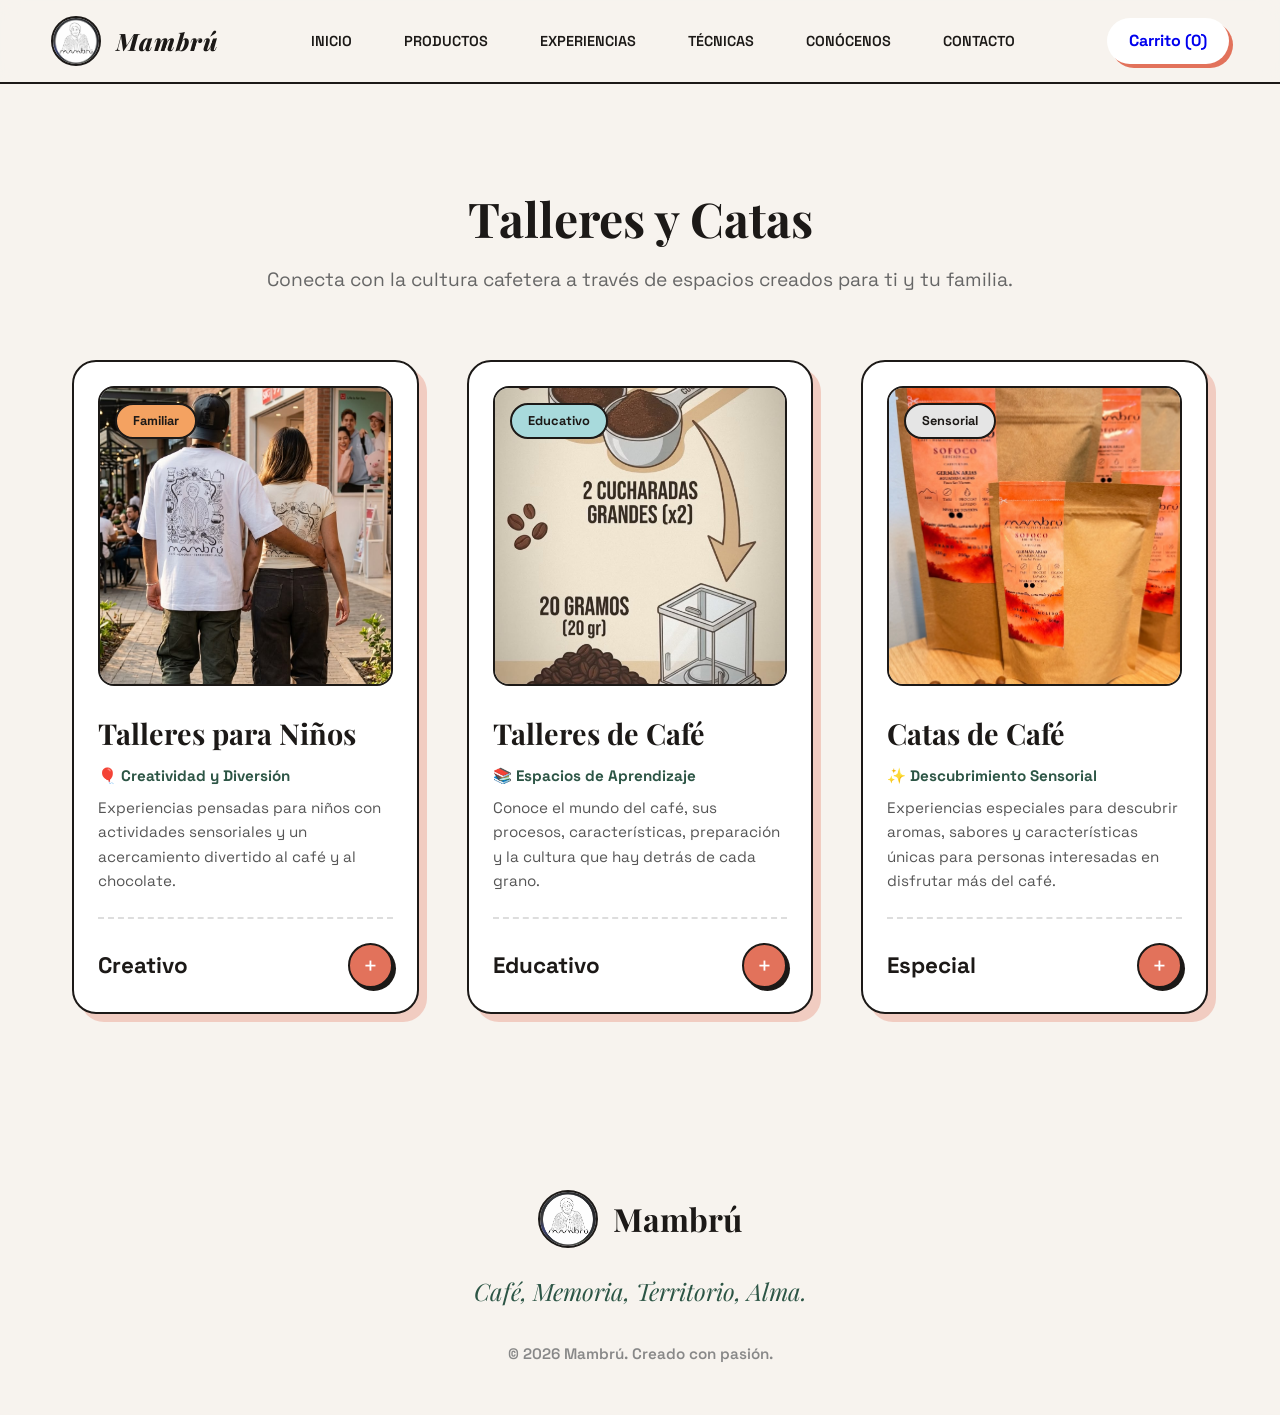
==== experiencias.html @ f3deb8fa "primer commit" ====
<!DOCTYPE html>
<html lang="es">
<head>
    <meta charset="UTF-8">
    <meta name="viewport" content="width=device-width, initial-scale=1.0">
    <title>Experiencias - Mambrú - Café, Memoria, Territorio, Alma</title>
    <link rel="stylesheet" href="css/styles.css">
    <link rel="icon" href="img/logoicon.png" type="image/x-icon">
    <link href="https://fonts.googleapis.com/css2?family=Playfair+Display:ital,wght@0,400;0,600;0,800;1,400&family=Space+Grotesk:wght@400;600;700&display=swap" rel="stylesheet">
</head>
<body>
    
    <!-- Barra de navegación flotante -->
    <header class="navbar">
        <div class="logo">
            <img src="img/logo.jpeg" alt="Mambrú Logo">
            <span class="logo-text">Mambrú</span>
        </div>
        <nav class="nav-links">
            <a href="index.html">Inicio</a>
            <a href="productos.html">Productos</a>
            <a href="experiencias.html">experiencias</a>
            <a href="tecnicas.html">Técnicas</a>
            <a href="conocenos.html">Conócenos</a>
            <a href="contacto.html">Contacto</a>
        </nav>
        <div class="cart">
    <a href="carrito.html" class="btn-cart" style="text-decoration: none; display: inline-block;">Carrito (0)</a>
</div>
    </header>


    <!-- Sección Detallada de Experiencias -->
    <section id="experiencias" class="shop">
        <div class="section-header">
            <h2 class="section-title">Talleres y Catas</h2>
            <p class="section-subtitle">Conecta con la cultura cafetera a través de espacios creados para ti y tu familia.</p>
        </div>
        
        <div class="grid-products">
            <!-- Experiencia 1 -->
            <article class="card">
                <div class="img-container">
                    <img src="img/pareja.jpeg" alt="Actividades sensoriales y talleres para niños con café y chocolate">
                    <span class="badge badge-orange">Familiar</span>
                </div>
                <div class="card-info">
                    <h3>Talleres para Niños</h3>
                    <p class="origin">🎈 Creatividad y Diversión</p>
                    <p class="notes">Experiencias pensadas para niños con actividades sensoriales y un acercamiento divertido al café y al chocolate.</p>
                    <div class="card-footer">
                        <span class="price">Creativo</span>
                        <a href="index.html#conocenos" class="btn-add" style="text-decoration: none; line-height: 35px; text-align: center;">+</a>
                    </div>
                </div>
            </article>

            <!-- Experiencia 2 -->
            <article class="card">
                <div class="img-container">
                    <img src="img/tecnica.jpeg" alt="Talleres para aprender de café">
                    <span class="badge badge-blue">Educativo</span>
                </div>
                <div class="card-info">
                    <h3>Talleres de Café</h3>
                    <p class="origin">📚 Espacios de Aprendizaje</p>
                    <p class="notes">Conoce el mundo del café, sus procesos, características, preparación y la cultura que hay detrás de cada grano.</p>
                    <div class="card-footer">
                        <span class="price">Educativo</span>
                        <a href="index.html#conocenos" class="btn-add" style="text-decoration: none; line-height: 35px; text-align: center;">+</a>
                    </div>
                </div>
            </article>

            <!-- Experiencia 3 -->
            <article class="card">
                <div class="img-container placeholder-img">
                    <img src="img/producto1.jpeg" alt="Catas de café">
                    <span class="badge badge-dark">Sensorial</span>
                </div>
                <div class="card-info">
                    <h3>Catas de Café</h3>
                    <p class="origin">✨ Descubrimiento Sensorial</p>
                    <p class="notes">Experiencias especiales para descubrir aromas, sabores y características únicas para personas interesadas en disfrutar más del café.</p>
                    <div class="card-footer">
                        <span class="price">Especial</span>
                        <a href="index.html#conocenos" class="btn-add" style="text-decoration: none; line-height: 35px; text-align: center;">+</a>
                    </div>
                </div>
            </article>
        </div>
    </section>

    <!-- Footer -->
    <footer>
        <div class="footer-content">
            <div class="footer-brand">
                <img src="img/logo.jpeg" alt="Mambrú" class="footer-logo">
                <h3>Mambrú</h3>
            </div>
            <p class="slogan">Café, Memoria, Territorio, Alma.</p>
            <p class="copyright">&copy; 2026 Mambrú. Creado con pasión.</p>
        </div>
    </footer>
</body>
</html>
---- css/styles.css ----
/* Variables de la nueva identidad "Soft Neo-Brutalism" */
:root {
    --primary: #E2725B; /* Terracota Mambrú */
    --primary-dark: #c95d46;
    --secondary: #2C5545; /* Verde orgánico profundo */
    --accent: #F4A261; /* Naranja cálido */
    --bg-color: #F7F3EE; /* Crema moderno y limpio */
    --card-bg: #FFFFFF;
    --text-dark: #1C1917; /* Casi negro, más suave a la vista */
    --container-width: 1200px;
}

/* Reset */
* {
    margin: 0;
    padding: 0;
    box-sizing: border-box;
}

body {
    /* Combinación de tipografías trendy */
    font-family: 'Space Grotesk', sans-serif;
    background-color: var(--bg-color);
    color: var(--text-dark);
    line-height: 1.6;
    overflow-x: hidden;
}

h1, h2, h3 {
    font-family: 'Playfair Display', serif;
    color: var(--text-dark);
}

/* --- Navegación Flotante y Moderna --- */
.navbar {
    display: flex;
    justify-content: space-between;
    align-items: center;
    padding: 1rem 4%;
    background-color: rgba(247, 243, 238, 0.9);
    backdrop-filter: blur(10px);
    position: sticky;
    top: 0;
    z-index: 1000;
    border-bottom: 2px solid var(--text-dark);
}

.logo {
    display: flex;
    align-items: center;
    gap: 15px;
}

.logo img {
    height: 50px;
    width: 50px;
    border-radius: 50%;
    border: 2px solid var(--text-dark);
}

.logo-text {
    font-family: 'Playfair Display', serif;
    font-size: 1.5rem;
    font-weight: 800;
    font-style: italic;
    letter-spacing: 1px;
}

.nav-links a {
    text-decoration: none;
    color: var(--text-dark);
    margin: 0 1.5rem;
    font-weight: 600;
    text-transform: uppercase;
    font-size: 0.9rem;
    transition: color 0.3s;
}

.nav-links a:hover {
    color: var(--primary);
}

/* Botón estilo píldora con sombra brutalista suave */
.btn-cart {
    background: var(--card-bg);
    border: var(--border-brutalist);
    padding: 10px 22px;
    font-family: 'Space Grotesk', sans-serif;
    font-weight: 700;
    border-radius: 50px;
    cursor: pointer;
    box-shadow: 4px 4px 0px var(--primary);
    transition: var(--transition-smooth);
}

.btn-cart:hover {
    transform: translate(2px, 2px);
    box-shadow: 2px 2px 0px var(--primary);
    background-color: var(--primary);
    color: white;
}

/* --- Sección Hero WOW --- */
.hero {
    position: relative;
    background-image: url('../img/banner.jpeg   ');
    background-size: cover;
    background-position: center;
    height: 75vh;
    display: flex;
    align-items: flex-end;
    justify-content: center;
    text-align: center;
    padding: 0 20px 2rem 20px;
}

.hero-overlay {
    position: absolute;
    top: 0; left: 0; width: 100%; height: 100%;
    background: linear-gradient(rgba(28, 25, 23, 0.123), rgba(28, 25, 23, 0.233));
}

.hero-content {
    position: relative;
    z-index: 2;
    max-width: 900px;
}

.hero-title {
    font-size: clamp(3rem, 6vw, 5.5rem); /* Texto responsivo gigante */
    color: #FFF3E3;
    line-height: 1.1;
    margin-bottom: 2.5rem;
    text-shadow: 3px 3px 0px var(--primary), 6px 6px 0px var(--secondary);
}

.hero-title span {
    font-style: italic;
    color: var(--accent);
}

.btn-primary {
    display: inline-block;
    background-color: var(--primary);
    color: white;
    padding: 18px 45px;
    text-decoration: none;
    font-family: 'Space Grotesk', sans-serif;
    font-weight: 700;
    font-size: 1.1rem;
    border: 2px solid var(--text-dark);
    border-radius: 50px;
    box-shadow: 6px 6px 0px var(--text-dark);
    transition: all 0.2s;
    text-transform: uppercase;
}

.btn-primary:hover {
    transform: translate(3px, 3px);
    box-shadow: 3px 3px 0px var(--text-dark);
    background-color: var(--primary-dark);
}

/* --- Marquesina (Texto infinito) --- */
.marquee-container {
    background-color: var(--secondary);
    color: white;
    padding: 15px 0;
    overflow: hidden;
    white-space: nowrap;
    border-bottom: 2px solid var(--text-dark);
    border-top: 2px solid var(--text-dark);
}

.marquee-content {
    display: inline-block;
    animation: marquee 20s linear infinite;
    font-weight: 700;
    font-size: 1.1rem;
    letter-spacing: 2px;
}

.marquee-content span {
    margin: 0 30px;
}

@keyframes marquee {
    0% { transform: translateX(0); }
    100% { transform: translateX(-50%); }
}

/* --- Tienda / Productos --- */
.shop {
    max-width: var(--container-width);
    margin: 0 auto;
    padding: 6rem 2rem;
}

.section-header {
    text-align: center;
    margin-bottom: 4rem;
}

.section-title {
    font-size: 3rem;
    margin-bottom: 0.5rem;
}

.section-subtitle {
    font-size: 1.2rem;
    color: #666;
}

.grid-products {
    display: grid;
    grid-template-columns: repeat(auto-fit, minmax(320px, 1fr));
    gap: 3rem;
}

/* Tarjetas Redondeadas y Parchadas */
.card {
    background: var(--card-bg);
    border: 2px solid var(--text-dark);
    border-radius: 24px;
    padding: 1.5rem;
    box-shadow: 8px 8px 0px rgba(226, 114, 91, 0.3); /* Sombra terracota suave */
    transition: all 0.3s ease;
    display: flex;
    flex-direction: column;
}

.card:hover {
    transform: translateY(-10px);
    box-shadow: 12px 12px 0px var(--primary);
}

.img-container {
    height: 300px;
    border-radius: 16px;
    overflow: hidden;
    border: 2px solid var(--text-dark);
    position: relative;
    margin-bottom: 1.5rem;
}

.img-container img {
    width: 100%;
    height: 100%;
    object-fit: cover;
    transition: transform 0.5s ease;
}

.card:hover .img-container img {
    transform: scale(1.08);
}

.badge {
    position: absolute;
    top: 15px;
    left: 15px;
    padding: 6px 16px;
    font-size: 0.8rem;
    font-weight: 700;
    border-radius: 50px;
    border: 2px solid var(--text-dark);
    color: var(--text-dark);
    background: white;
}

.badge-orange { background-color: var(--accent); }
.badge-blue { background-color: #A8DADC; }
.badge-dark { background-color: #E5E5E5; }

.card-info h3 {
    font-size: 1.8rem;
    margin-bottom: 0.5rem;
}

.origin {
    font-weight: 700;
    font-size: 0.95rem;
    color: var(--secondary);
    margin-bottom: 0.5rem;
}

.notes {
    font-size: 0.95rem;
    color: #555;
    margin-bottom: 1.5rem;
    flex-grow: 1;
}

.card-footer {
    display: flex;
    justify-content: space-between;
    align-items: center;
    border-top: 2px dashed #ddd;
    padding-top: 1.5rem;
}

.price {
    font-size: 1.4rem;
    font-weight: 800;
    color: var(--text-dark);
}

.btn-add {
    background-color: var(--primary);
    color: white;
    width: 45px;
    height: 45px;
    border-radius: 50%;
    border: 2px solid var(--text-dark);
    font-size: 1.5rem;
    display: flex;
    align-items: center;
    justify-content: center;
    cursor: pointer;
    box-shadow: 3px 3px 0px var(--text-dark);
    transition: all 0.2s ease;
}

.btn-add:hover {
    transform: translate(2px, 2px);
    box-shadow: 1px 1px 0px var(--text-dark);
    background-color: var(--secondary);
}

/* --- Guía de Preparación --- */
.prep-guide {
    background-color: var(--secondary);
    color: white;
    padding: 6rem 2rem;
    border-top: 2px solid var(--text-dark);
    border-bottom: 2px solid var(--text-dark);
}

.guide-container {
    max-width: var(--container-width);
    margin: 0 auto;
    display: flex;
    flex-wrap: wrap;
    align-items: center;
    gap: 5rem;
}

.guide-text {
    flex: 1;
    min-width: 320px;
}

.guide-text h2 {
    font-size: 3.5rem;
    color: white;
    line-height: 1.1;
    margin-bottom: 1.5rem;
}

.guide-text h2 span {
    color: var(--accent);
    font-style: italic;
}

.guide-text p {
    font-size: 1.1rem;
    margin-bottom: 2.5rem;
    opacity: 0.9;
}

.steps {
    list-style: none;
}

.steps li {
    background: white;
    color: var(--text-dark);
    margin-bottom: 1.2rem;
    padding: 1.2rem;
    border-radius: 16px;
    border: 2px solid var(--text-dark);
    box-shadow: 4px 4px 0px var(--accent);
    font-size: 1.1rem;
    font-weight: 600;
    display: flex;
    align-items: center;
    gap: 15px;
}

.step-num {
    background: var(--primary);
    color: white;
    padding: 5px 10px;
    border-radius: 8px;
    font-weight: 800;
}

.guide-image {
    flex: 1;
    min-width: 320px;
    position: relative;
}

.image-wrapper {
    position: relative;
    border-radius: 24px;
    border: 2px solid var(--text-dark);
    box-shadow: 15px 15px 0px var(--accent);
    transform: rotate(2deg);
}

.image-wrapper img {
    width: 100%;
    border-radius: 22px;
    display: block;
}

.floating-badge {
    position: absolute;
    bottom: -20px;
    right: -20px;
    background: var(--primary);
    color: white;
    padding: 15px 25px;
    border-radius: 50px;
    font-family: 'Playfair Display', serif;
    font-style: italic;
    font-size: 1.2rem;
    font-weight: 700;
    border: 2px solid var(--text-dark);
    transform: rotate(-10deg);
}

/* --- Footer --- */
footer {
    background-color: var(--bg-color);
    text-align: center;
    padding: 5rem 2rem 3rem;
}

.footer-brand {
    display: flex;
    align-items: center;
    justify-content: center;
    gap: 15px;
    margin-bottom: 1.5rem;
}

.footer-logo {
    width: 60px;
    border-radius: 50%;
    border: 2px solid var(--text-dark);
}

.footer-brand h3 {
    font-size: 2rem;
}

.slogan {
    font-family: 'Playfair Display', serif;
    font-size: 1.5rem;
    font-style: italic;
    margin-bottom: 2rem;
    color: var(--secondary);
}

.copyright {
    font-size: 0.95rem;
    font-weight: 600;
    color: #888;
}

/* --- Responsive --- */
@media (max-width: 768px) {
    .navbar {
        flex-direction: column;
        gap: 1.5rem;
        padding: 1.5rem;
    }
    
    .hero-title {
        font-size: 2.8rem;
    }

    .btn-primary {
        padding: 15px 30px;
    }

    .guide-text h2 {
        font-size: 2.5rem;
    }
    
    .image-wrapper {
        transform: rotate(0);
        margin-top: 2rem;
    }
    
    .floating-badge {
        bottom: 10px;
        right: 10px;
    }
}
/* --- Sección Conócenos --- */
.about-us {
    background-color: var(--card-bg); /* Fondo blanco para contrastar con la tienda y la guía */
    padding: 7rem 2rem;
    border-top: 2px solid var(--text-dark);
}

.about-container {
    max-width: var(--container-width);
    margin: 0 auto;
    display: flex;
    flex-wrap: wrap;
    align-items: center;
    gap: 5rem;
}

/* Contenedor de la Imagen */
.about-image {
    flex: 1;
    min-width: 320px;
    position: relative;
}

.image-wrapper-about {
    position: relative;
    border-radius: 24px;
    border: 2px solid var(--text-dark);
    /* Sombra hacia la izquierda para dar contraste visual con el resto de la página */
    box-shadow: -15px 15px 0px var(--accent); 
    overflow: hidden;
}

.image-wrapper-about img {
    width: 100%;
    display: block;
    transition: transform 0.5s ease;
}

.image-wrapper-about:hover img {
    transform: scale(1.05); /* Zoom suave al pasar el mouse */
}

/* Etiqueta Flotante Estilo Sticker */
.about-badge {
    position: absolute;
    top: 30px;
    left: -15px;
    background: var(--secondary); /* Verde orgánico */
    color: white;
    padding: 10px 25px;
    font-family: 'Space Grotesk', sans-serif;
    font-weight: 700;
    font-size: 1.1rem;
    text-transform: uppercase;
    letter-spacing: 1px;
    border: 2px solid var(--text-dark);
    border-radius: 8px;
    transform: rotate(-6deg);
    box-shadow: 5px 5px 0px var(--text-dark);
    z-index: 2;
}

/* Contenedor de Texto */
.about-text {
    flex: 1;
    min-width: 320px;
}

.about-text h2 {
    font-size: 3.5rem;
    line-height: 1.1;
    margin-bottom: 1.5rem;
    color: var(--text-dark);
}

.about-text h2 span {
    color: var(--primary); /* El Terracota de Mambrú */
    font-style: italic;
}

.about-text p {
    font-size: 1.15rem;
    margin-bottom: 1.5rem;
    color: #4a4a4a;
}

/* Botón Secundario (Diferente al principal para no saturar) */
.btn-secondary {
    display: inline-block;
    background-color: white;
    color: var(--text-dark);
    padding: 16px 40px;
    text-decoration: none;
    font-family: 'Space Grotesk', sans-serif;
    font-weight: 700;
    font-size: 1.05rem;
    border: 2px solid var(--text-dark);
    border-radius: 50px;
    box-shadow: 5px 5px 0px var(--secondary);
    transition: all 0.2s ease;
    text-transform: uppercase;
    margin-top: 1.5rem;
}

.btn-secondary:hover {
    transform: translate(3px, 3px);
    box-shadow: 2px 2px 0px var(--secondary);
    background-color: var(--secondary);
    color: white;
}

/* --- Ajustes Responsive para Móviles --- */
@media (max-width: 768px) {
    .about-container {
        /* Invertimos el orden en móvil para que el texto salga primero y luego la imagen */
        flex-direction: column-reverse; 
        gap: 3.5rem;
    }

    .about-text h2 {
        font-size: 2.8rem;
    }

    .image-wrapper-about {
        box-shadow: -10px 10px 0px var(--accent);
    }
    
    .about-badge {
        left: -10px;
        top: 20px;
    }
}
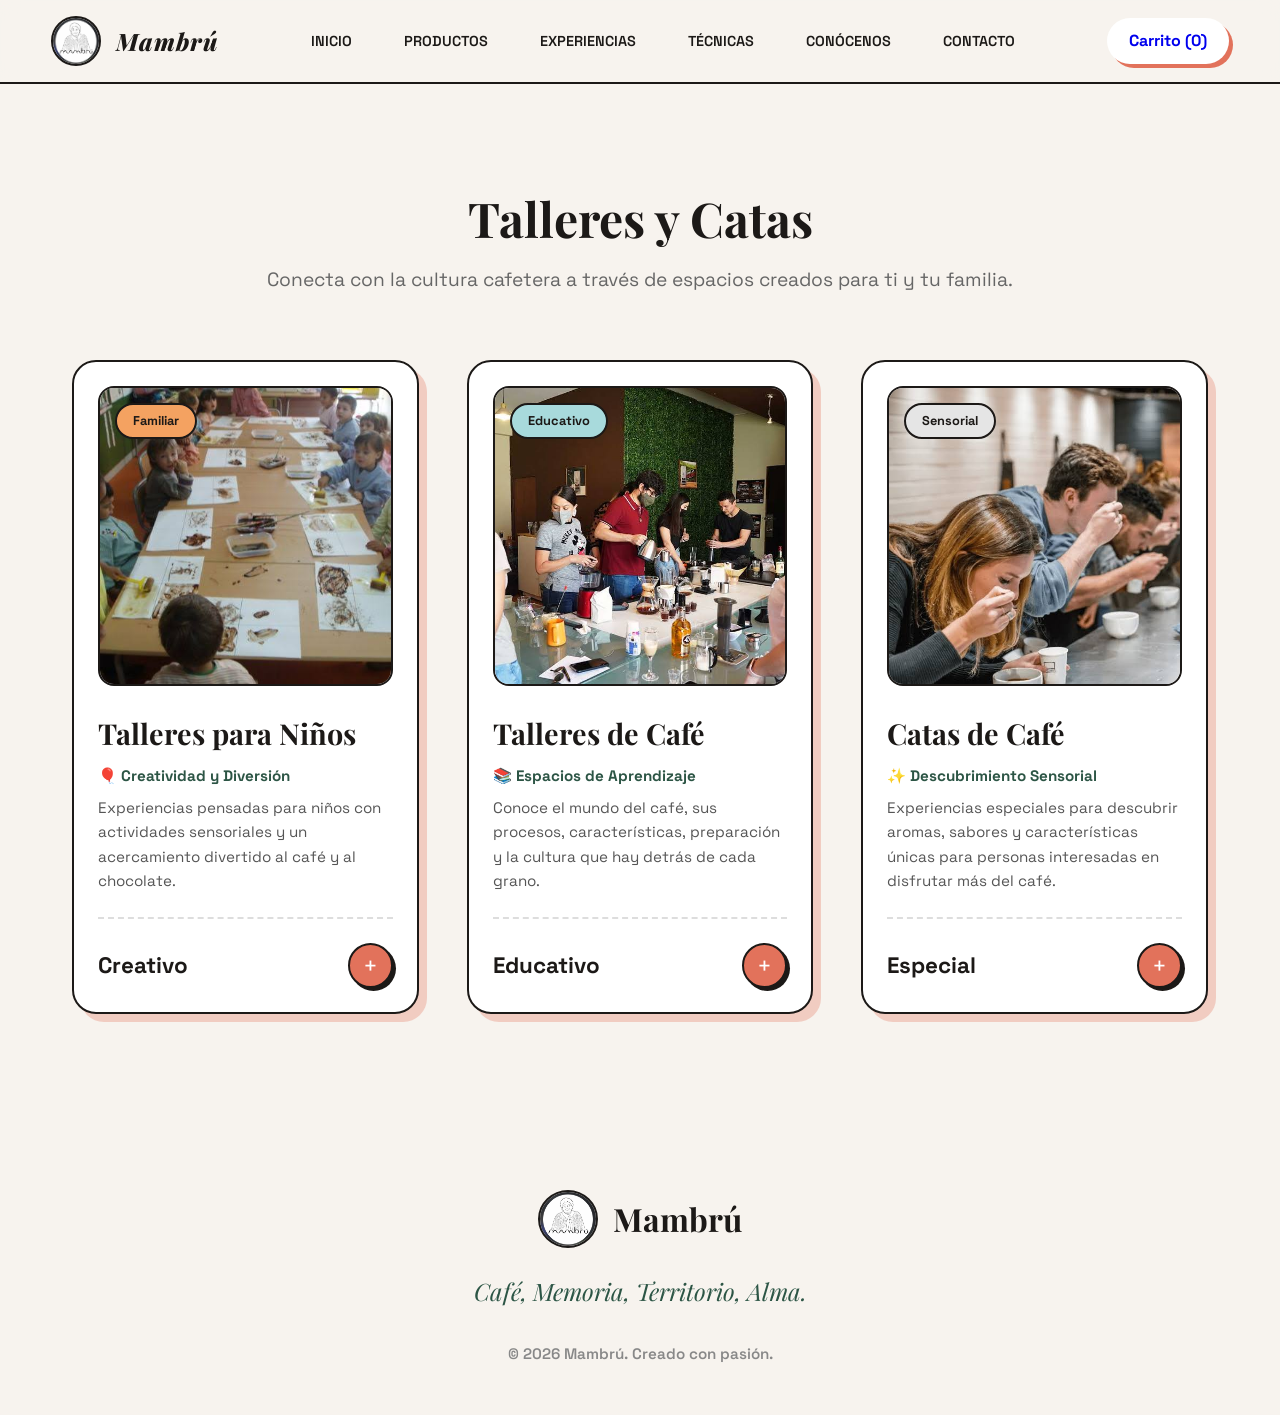
==== commit ba289540: "cambios en imagenes de inicio, panel de tecnicas y agregado talleres" ====
--- a/experiencias.html
+++ b/experiencias.html
@@ -41,7 +41,7 @@
             <!-- Experiencia 1 -->
             <article class="card">
                 <div class="img-container">
-                    <img src="img/pareja.jpeg" alt="Actividades sensoriales y talleres para niños con café y chocolate">
+                    <img src="img/niños.jpg" alt="Actividades sensoriales y talleres para niños con café y chocolate">
                     <span class="badge badge-orange">Familiar</span>
                 </div>
                 <div class="card-info">
@@ -58,7 +58,7 @@
             <!-- Experiencia 2 -->
             <article class="card">
                 <div class="img-container">
-                    <img src="img/tecnica.jpeg" alt="Talleres para aprender de café">
+                    <img src="img/talleres.jpg" alt="Talleres para aprender de café">
                     <span class="badge badge-blue">Educativo</span>
                 </div>
                 <div class="card-info">
@@ -75,7 +75,7 @@
             <!-- Experiencia 3 -->
             <article class="card">
                 <div class="img-container placeholder-img">
-                    <img src="img/producto1.jpeg" alt="Catas de café">
+                    <img src="img/catas.jpg" alt="Catas de café">
                     <span class="badge badge-dark">Sensorial</span>
                 </div>
                 <div class="card-info">
